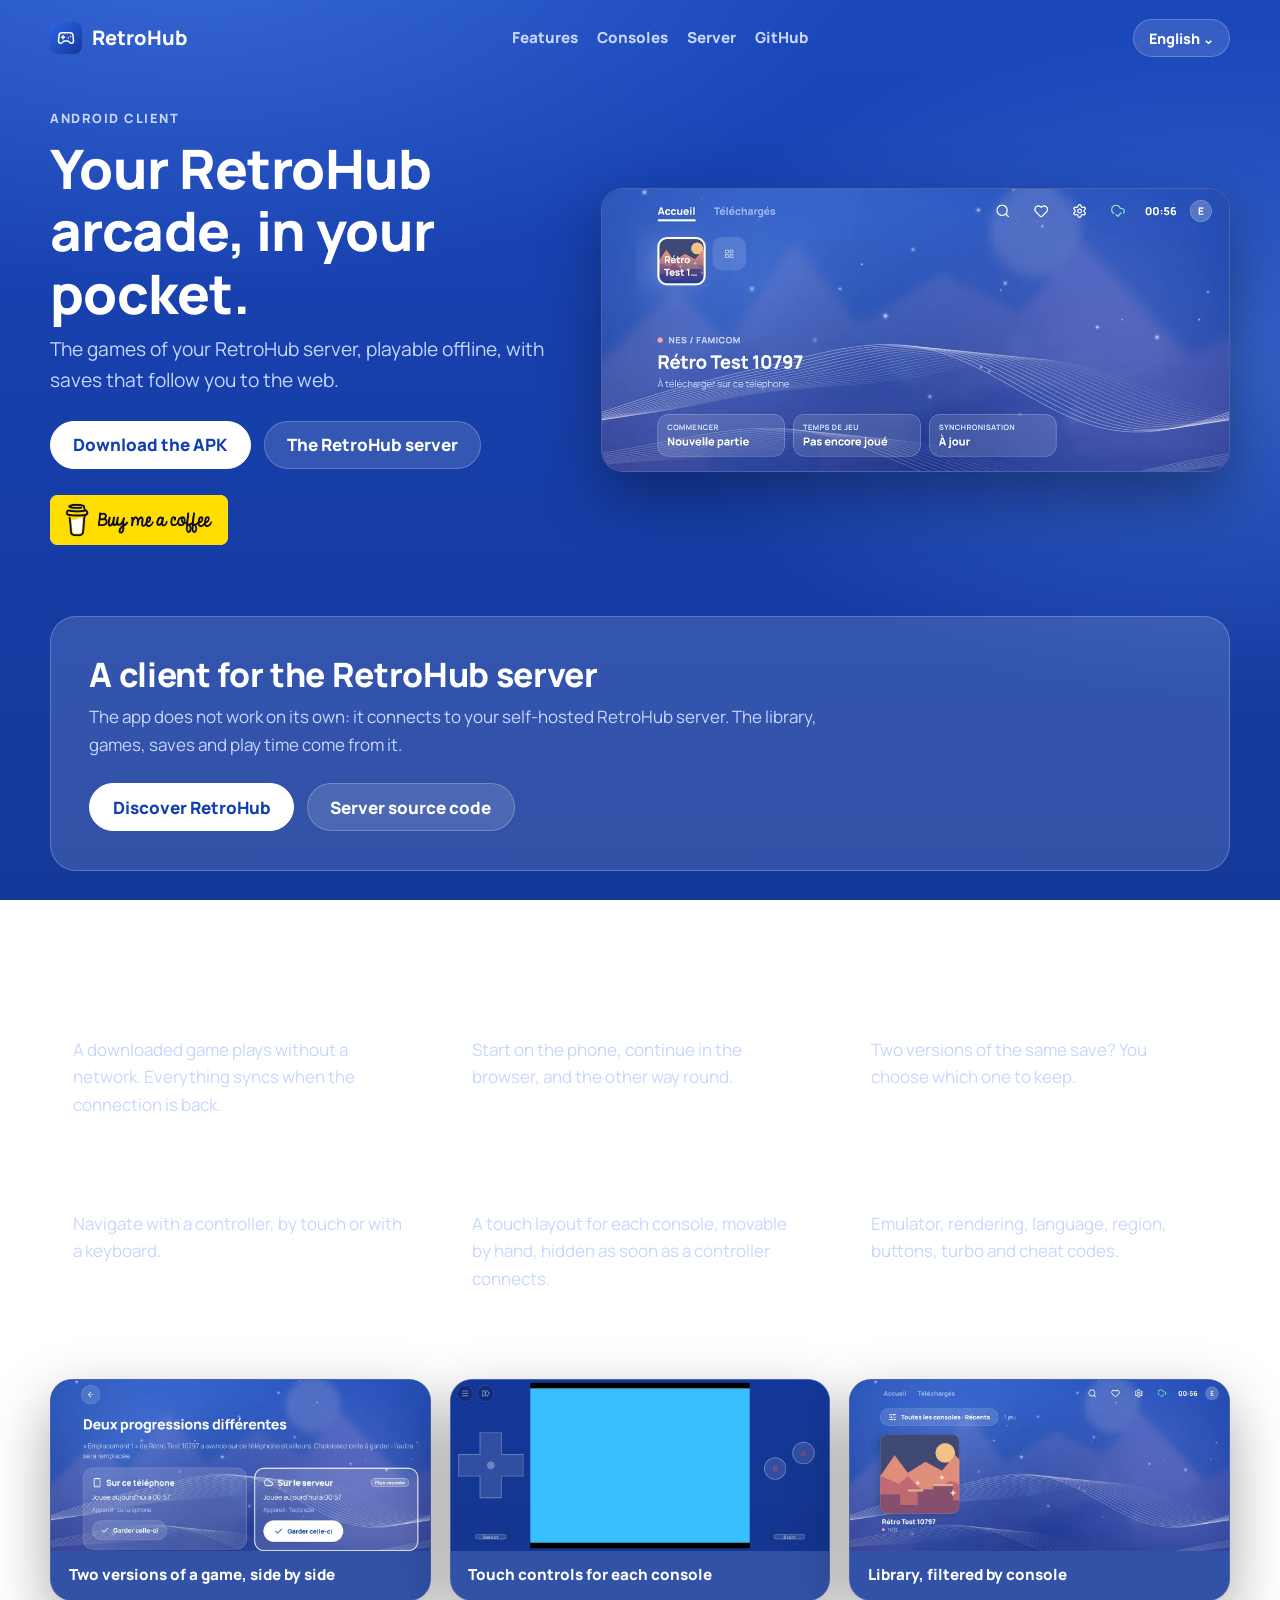
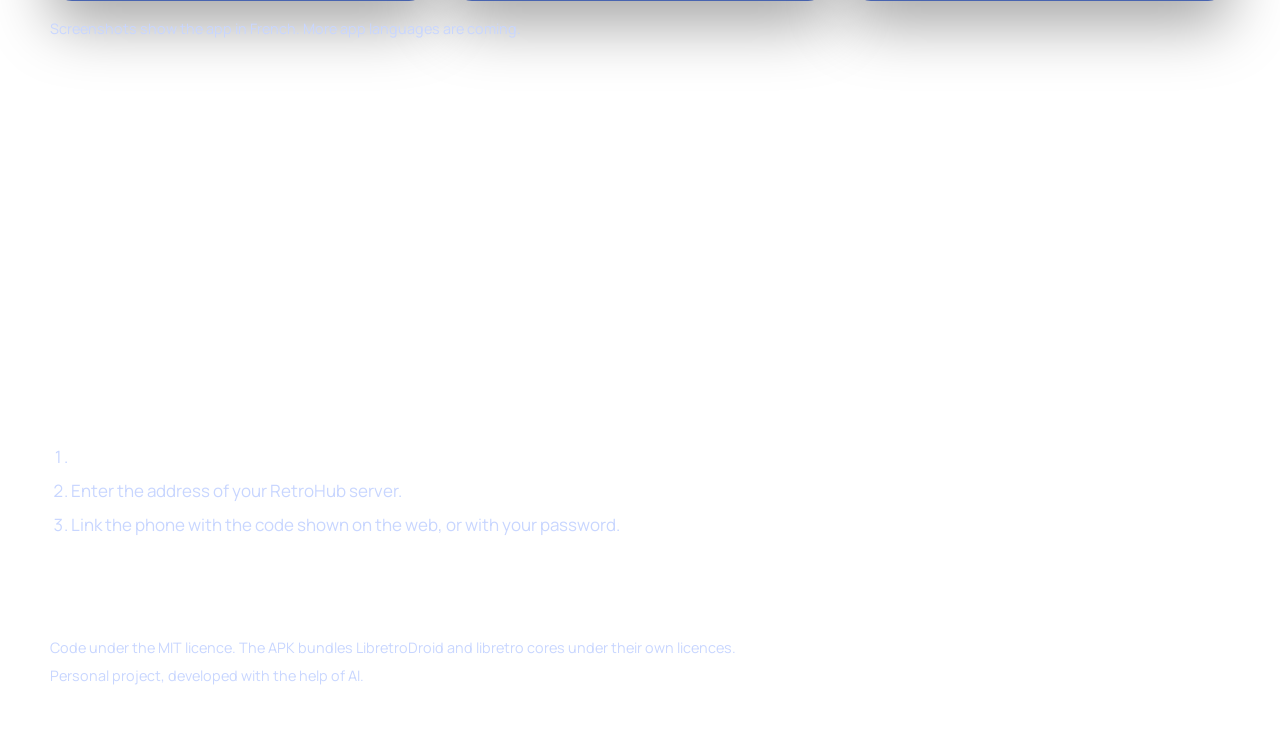
==== docs/index.html @ 20033dd3 "Release 2026.46.2" ====
<!doctype html>
<html lang="en">
<head>
  <meta charset="utf-8">
  <meta name="viewport" content="width=device-width, initial-scale=1">
  <meta name="theme-color" content="#173faa">
  <title>RetroHub — Your RetroHub arcade, in your pocket.</title>
  <meta name="description" content="The games of your RetroHub server, playable offline, with saves that follow you to the web.">
  <meta property="og:title" content="RetroHub — Your RetroHub arcade, in your pocket.">
  <meta property="og:description" content="The games of your RetroHub server, playable offline, with saves that follow you to the web.">
  <meta property="og:type" content="website">
  <meta property="og:url" content="https://simon-verbois.github.io/retrohub-app/">
  <link rel="canonical" href="https://simon-verbois.github.io/retrohub-app/">
  <link rel="alternate" hreflang="en" href="https://simon-verbois.github.io/retrohub-app/">
  <link rel="alternate" hreflang="fr" href="https://simon-verbois.github.io/retrohub-app/fr/">
  <link rel="alternate" hreflang="de" href="https://simon-verbois.github.io/retrohub-app/de/">
  <link rel="alternate" hreflang="es" href="https://simon-verbois.github.io/retrohub-app/es/">
  <link rel="alternate" hreflang="it" href="https://simon-verbois.github.io/retrohub-app/it/">
  <link rel="alternate" hreflang="pl" href="https://simon-verbois.github.io/retrohub-app/pl/">
  <link rel="alternate" hreflang="nl" href="https://simon-verbois.github.io/retrohub-app/nl/">
  <link rel="alternate" hreflang="pt-PT" href="https://simon-verbois.github.io/retrohub-app/pt/">
  <link rel="alternate" hreflang="ro" href="https://simon-verbois.github.io/retrohub-app/ro/">
  <link rel="alternate" hreflang="el" href="https://simon-verbois.github.io/retrohub-app/el/">
  <link rel="alternate" hreflang="hu" href="https://simon-verbois.github.io/retrohub-app/hu/">
  <link rel="alternate" hreflang="cs" href="https://simon-verbois.github.io/retrohub-app/cs/">
  <link rel="alternate" hreflang="x-default" href="https://simon-verbois.github.io/retrohub-app/">
  <link rel="icon" href="./favicon.svg" type="image/svg+xml">
  <link rel="stylesheet" href="./styles.css">
</head>
<body>
  <header class="top">
    <a class="brand" href="#main"><img src="./favicon.svg" width="32" height="32" alt=""> RetroHub</a>
    <nav aria-label="RetroHub">
      <a href="#features">Features</a>
      <a href="#consoles">Consoles</a>
      <a href="#server">Server</a>
      <a href="https://github.com/simon-verbois/retrohub-app">GitHub</a>
    </nav>
    <details class="languages">
      <summary><span class="sr-only">Language: </span>English <span aria-hidden="true">⌄</span></summary>
      <ul><li><a href="./" lang="en" hreflang="en" aria-current="page">English</a></li>
<li><a href="./fr/" lang="fr" hreflang="fr">Français</a></li>
<li><a href="./de/" lang="de" hreflang="de">Deutsch</a></li>
<li><a href="./es/" lang="es" hreflang="es">Español</a></li>
<li><a href="./it/" lang="it" hreflang="it">Italiano</a></li>
<li><a href="./pl/" lang="pl" hreflang="pl">Polski</a></li>
<li><a href="./nl/" lang="nl" hreflang="nl">Nederlands</a></li>
<li><a href="./pt/" lang="pt-PT" hreflang="pt-PT">Português</a></li>
<li><a href="./ro/" lang="ro" hreflang="ro">Română</a></li>
<li><a href="./el/" lang="el" hreflang="el">Ελληνικά</a></li>
<li><a href="./hu/" lang="hu" hreflang="hu">Magyar</a></li>
<li><a href="./cs/" lang="cs" hreflang="cs">Čeština</a></li></ul>
    </details>
  </header>

  <main id="main">
    <section class="hero">
      <div class="hero-text">
        <p class="kicker">Android client</p>
        <h1>Your RetroHub arcade, in your pocket.</h1>
        <p class="lead">The games of your RetroHub server, playable offline, with saves that follow you to the web.</p>
        <div class="actions">
          <a class="button primary" href="https://github.com/simon-verbois/retrohub-app/releases/latest">Download the APK</a>
          <a class="button" href="#server">The RetroHub server</a>
        </div>
        <a class="coffee" href="https://buymeacoffee.com/simonverbois"><img src="./buy-me-a-coffee.png" width="178" height="50" alt="Buy Me a Coffee"></a>
      </div>
      <figure class="screen hero-screen">
        <img src="./screenshots/home.webp" width="1200" height="540" alt="Home screen: a row of games, the selected game and its activity cards">
      </figure>
    </section>

    <section id="server" class="server">
      <h2>A client for the RetroHub server</h2>
      <p>The app does not work on its own: it connects to your self-hosted RetroHub server. The library, games, saves and play time come from it.</p>
      <div class="actions">
        <a class="button primary" href="https://simon-verbois.github.io/retrohub/">Discover RetroHub</a>
        <a class="button" href="https://github.com/simon-verbois/retrohub">Server source code</a>
      </div>
    </section>

    <section id="features" class="features">
      <h2>Features</h2>
      <div class="grid">
        <article><h3>Offline</h3><p>A downloaded game plays without a network. Everything syncs when the connection is back.</p></article>
        <article><h3>One game, everywhere</h3><p>Start on the phone, continue in the browser, and the other way round.</p></article>
        <article><h3>Nothing overwritten</h3><p>Two versions of the same save? You choose which one to keep.</p></article>
        <article><h3>Like a console</h3><p>Navigate with a controller, by touch or with a keyboard.</p></article>
        <article><h3>Faithful controls</h3><p>A touch layout for each console, movable by hand, hidden as soon as a controller connects.</p></article>
        <article><h3>Per-console settings</h3><p>Emulator, rendering, language, region, buttons, turbo and cheat codes.</p></article>
      </div>
    </section>

    <section class="gallery-section">
      <div class="gallery">
        <figure class="screen"><img src="./screenshots/conflict.webp" width="1200" height="540" loading="lazy" alt="Choosing between two versions of a save"><figcaption>Two versions of a game, side by side</figcaption></figure>
        <figure class="screen"><img src="./screenshots/game.webp" width="1200" height="540" loading="lazy" alt="Game in progress with touch controls"><figcaption>Touch controls for each console</figcaption></figure>
        <figure class="screen"><img src="./screenshots/library.webp" width="1200" height="540" loading="lazy" alt="Library filtered by console"><figcaption>Library, filtered by console</figcaption></figure>
      </div>
      <p class="note">Screenshots show the app in French. More app languages are coming.</p>
    </section>

    <section id="consoles" class="consoles">
      <h2>Consoles</h2>
      <ul>
        <li>NES</li><li>Super Nintendo</li><li>Game Boy</li><li>Game Boy Color</li><li>Game Boy Advance</li>
        <li>Master System</li><li>Mega Drive</li><li>PlayStation</li><li>Nintendo DS</li><li>Nintendo 64</li>
        <li>GameCube</li><li>Atari 2600</li><li>Dreamcast</li>
      </ul>
    </section>

    <section class="install">
      <h2>Install</h2>
      <ol>
        <li><a href="https://github.com/simon-verbois/retrohub-app/releases/latest">Download the latest version of the APK and install it.</a></li>
        <li>Enter the address of your RetroHub server.</li>
        <li>Link the phone with the code shown on the web, or with your password.</li>
      </ol>
    </section>
  </main>

  <footer>
    <p>Code under the MIT licence. The APK bundles LibretroDroid and libretro cores under their own licences.</p>
    <p>Personal project, developed with the help of AI.</p>
  </footer>
</body>
</html>
---- docs/styles.css ----
@font-face { font-family: Manrope; src: url("fonts/manrope-regular.ttf") format("truetype"); font-weight: 400; font-display: swap; }
@font-face { font-family: Manrope; src: url("fonts/manrope-extrabold.ttf") format("truetype"); font-weight: 800; font-display: swap; }

/* Le « ciel » de RetroHub : clair le jour, de nuit en thème sombre. */
:root {
  --sky-top: #1a47bc; --sky-mid: #173faa; --sky-low: #14389a;
  --glow: rgba(110, 165, 255, .34);
  --text: #fff; --dim: #c8d6ff;
  --glass: rgba(255, 255, 255, .13); --glass-strong: rgba(255, 255, 255, .22); --line: rgba(255, 255, 255, .22);
  --on-accent: #123fae;
}
@media (prefers-color-scheme: dark) {
  :root {
    --sky-top: #0d2462; --sky-mid: #09194b; --sky-low: #06113a;
    --glow: rgba(80, 130, 240, .22);
    --text: #eef2ff; --dim: #afc0f0;
    --glass: rgba(255, 255, 255, .1); --glass-strong: rgba(255, 255, 255, .17); --line: rgba(255, 255, 255, .18);
    --on-accent: #09194b;
  }
}

* { box-sizing: border-box; }
html { scroll-behavior: smooth; }
body {
  margin: 0; color: var(--text); font: 400 17px/1.6 Manrope, system-ui, sans-serif;
  background:
    radial-gradient(60rem 30rem at 15% -5%, var(--glow), transparent 70%),
    radial-gradient(50rem 30rem at 95% 40%, var(--glow), transparent 70%),
    linear-gradient(180deg, var(--sky-top), var(--sky-mid) 45%, var(--sky-low));
  background-attachment: fixed; min-height: 100vh;
}
a { color: inherit; }
img { max-width: 100%; height: auto; display: block; }
h1, h2, h3 { font-weight: 800; line-height: 1.15; margin: 0 0 .6rem; letter-spacing: -.01em; }
h1 { font-size: clamp(2rem, 5vw, 3.4rem); }
h2 { font-size: clamp(1.5rem, 3vw, 2.1rem); }
h3 { font-size: 1.1rem; }
p { margin: 0 0 1rem; }

.top, main, footer { width: min(1180px, 100% - 32px); margin-inline: auto; }
.top { display: flex; align-items: center; justify-content: space-between; gap: 1rem; padding: 1.2rem 0; flex-wrap: wrap; }
.brand { display: flex; align-items: center; gap: .6rem; font-weight: 800; font-size: 1.25rem; text-decoration: none; }
.top nav { display: flex; gap: 1.2rem; flex-wrap: wrap; }
.top nav a { color: var(--dim); text-decoration: none; font-weight: 800; font-size: .95rem; }
.top nav a:hover, .top nav a:focus-visible { color: var(--text); }

section { padding: 3rem 0; }
.hero { display: grid; grid-template-columns: 1fr 1.25fr; gap: 3rem; align-items: center; padding-top: 2rem; }
.kicker { text-transform: uppercase; letter-spacing: .12em; font-weight: 800; font-size: .8rem; color: var(--dim); margin-bottom: .5rem; }
.lead { font-size: 1.2rem; color: var(--dim); max-width: 34rem; }
.actions { display: flex; gap: .8rem; flex-wrap: wrap; margin: 1.6rem 0; }
.button {
  display: inline-flex; align-items: center; min-height: 48px; padding: 0 1.4rem; border-radius: 999px;
  border: 1px solid var(--line); background: var(--glass); font-weight: 800; text-decoration: none;
}
.button.primary { background: #fff; color: var(--on-accent); border-color: #fff; }
.button:hover { background: var(--glass-strong); }
.button.primary:hover { background: #e8eeff; }
.button:focus-visible, .coffee:focus-visible, a:focus-visible { outline: 3px solid #fff; outline-offset: 3px; }
.coffee { display: inline-block; border-radius: 10px; }

.screen { margin: 0; border-radius: 22px; overflow: hidden; border: 1px solid var(--line); box-shadow: 0 24px 60px rgba(0, 0, 0, .35); background: var(--sky-low); }
.screen figcaption { padding: .8rem 1.1rem; font-weight: 800; font-size: .95rem; background: var(--glass); }

.server {
  margin: 1rem 0; padding: 2.4rem; border-radius: 26px; background: var(--glass); border: 1px solid var(--line);
}
.server p { max-width: 46rem; color: var(--dim); }
.server a:not(.button) { font-weight: 800; }
.server .actions { margin-bottom: 0; }

.grid { display: grid; grid-template-columns: repeat(3, 1fr); gap: 1rem; }
.grid article { padding: 1.4rem; border-radius: 20px; background: var(--glass); border: 1px solid var(--line); }
.grid p { color: var(--dim); margin: 0; }

.gallery { display: grid; grid-template-columns: repeat(3, 1fr); gap: 1.2rem; }

.consoles ul { list-style: none; padding: 0; margin: 0; display: flex; flex-wrap: wrap; gap: .6rem; }
.consoles li { padding: .45rem 1rem; border-radius: 999px; background: var(--glass); border: 1px solid var(--line); font-weight: 800; font-size: .95rem; }

.install ol { padding-left: 1.3rem; color: var(--dim); max-width: 46rem; }
.install li { margin-bottom: .4rem; }
.install a { color: var(--text); font-weight: 800; }

footer { padding: 2rem 0 3rem; border-top: 1px solid var(--line); color: var(--dim); font-size: .9rem; }
footer p { margin: 0 0 .3rem; }

@media (max-width: 900px) {
  .hero { grid-template-columns: 1fr; gap: 2rem; }
  .grid, .gallery { grid-template-columns: 1fr; }
  .server { padding: 1.6rem; }
}
@media (prefers-reduced-motion: reduce) { html { scroll-behavior: auto; } }

.sr-only { position: absolute; width: 1px; height: 1px; overflow: hidden; clip: rect(0 0 0 0); white-space: nowrap; }
.languages { position: relative; }
.languages summary {
  list-style: none; cursor: pointer; padding: .4rem .9rem; border-radius: 999px; border: 1px solid var(--line);
  background: var(--glass); font-weight: 800; font-size: .9rem;
}
.languages summary::-webkit-details-marker { display: none; }
.languages ul {
  position: absolute; right: 0; top: calc(100% + .4rem); z-index: 10; list-style: none; margin: 0; padding: .4rem;
  min-width: 11rem; border-radius: 16px; border: 1px solid var(--line); background: var(--sky-low);
  box-shadow: 0 18px 40px rgba(0, 0, 0, .35);
}
.languages li a { display: block; padding: .35rem .7rem; border-radius: 10px; text-decoration: none; font-weight: 800; font-size: .92rem; }
.languages li a:hover, .languages li a[aria-current="page"] { background: var(--glass-strong); }
.note { color: var(--dim); font-size: .9rem; margin-top: 1rem; }
.gallery-section { padding-top: 1rem; }
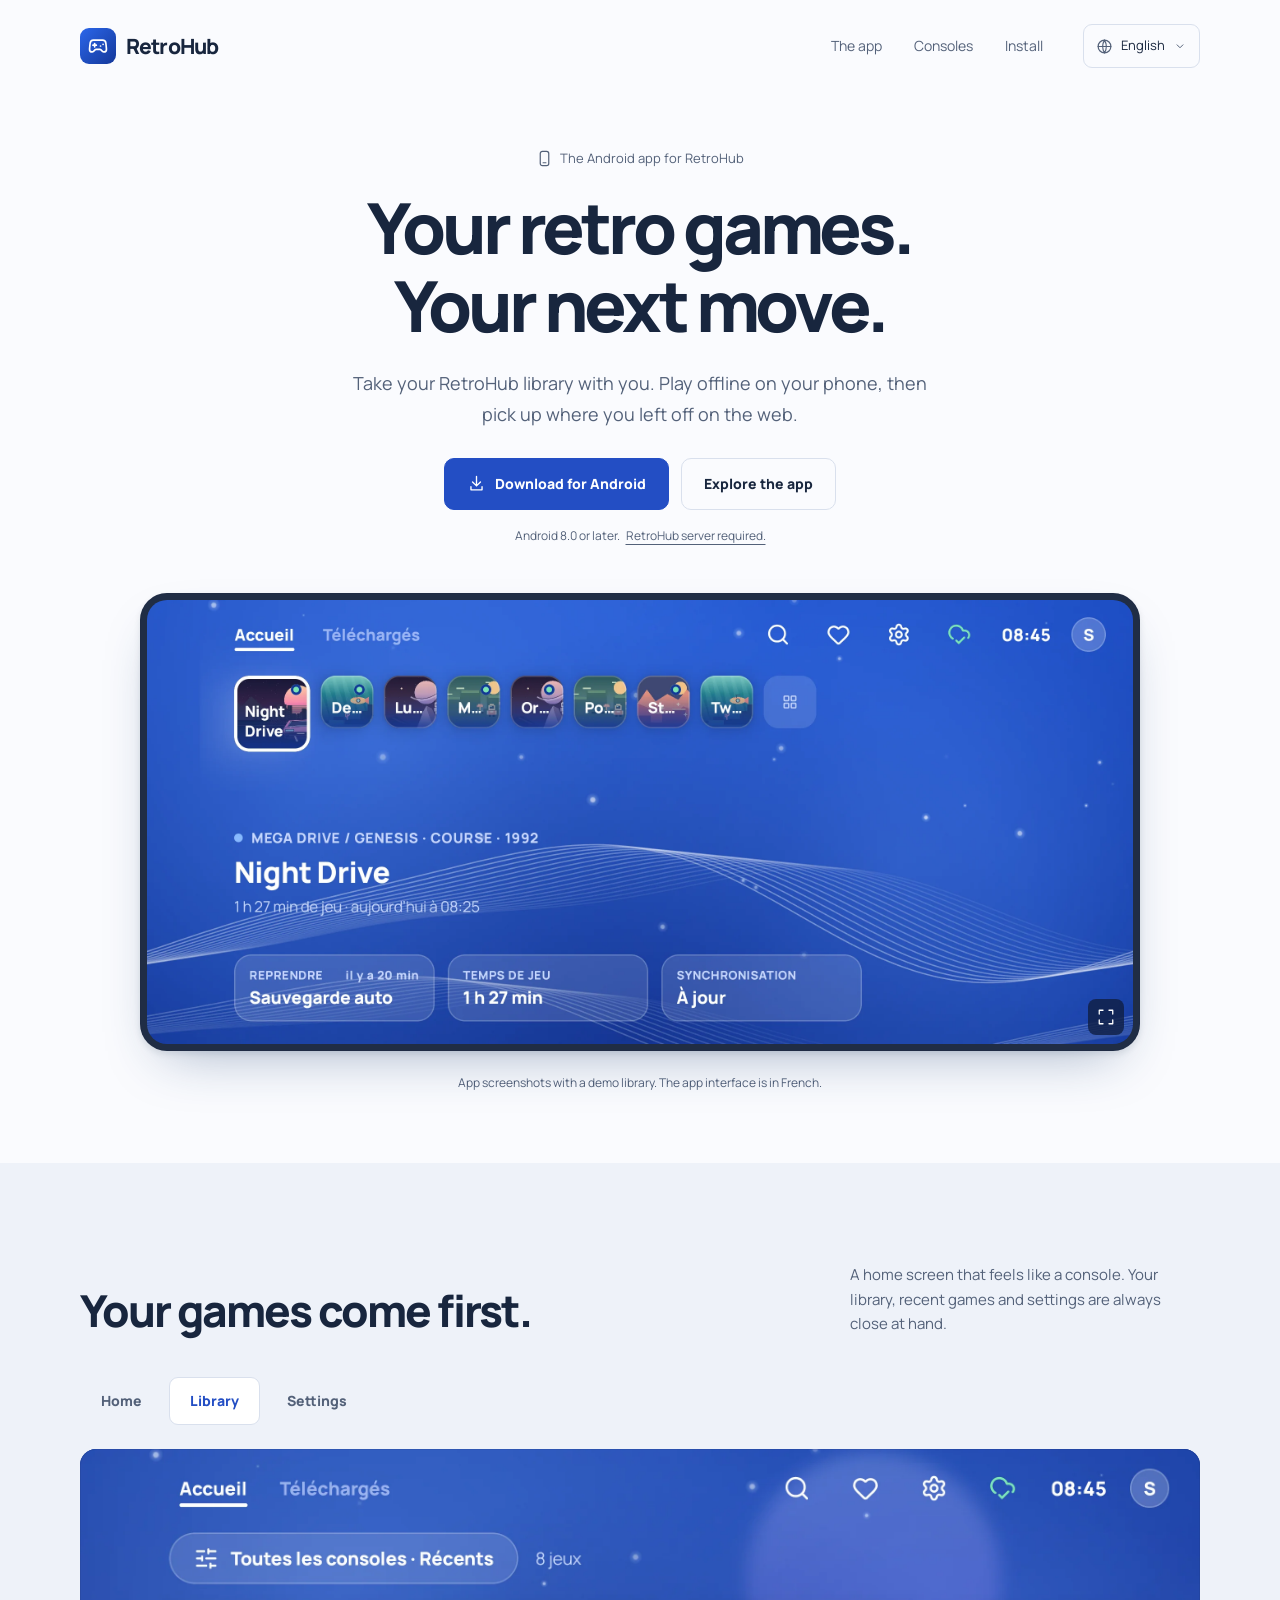
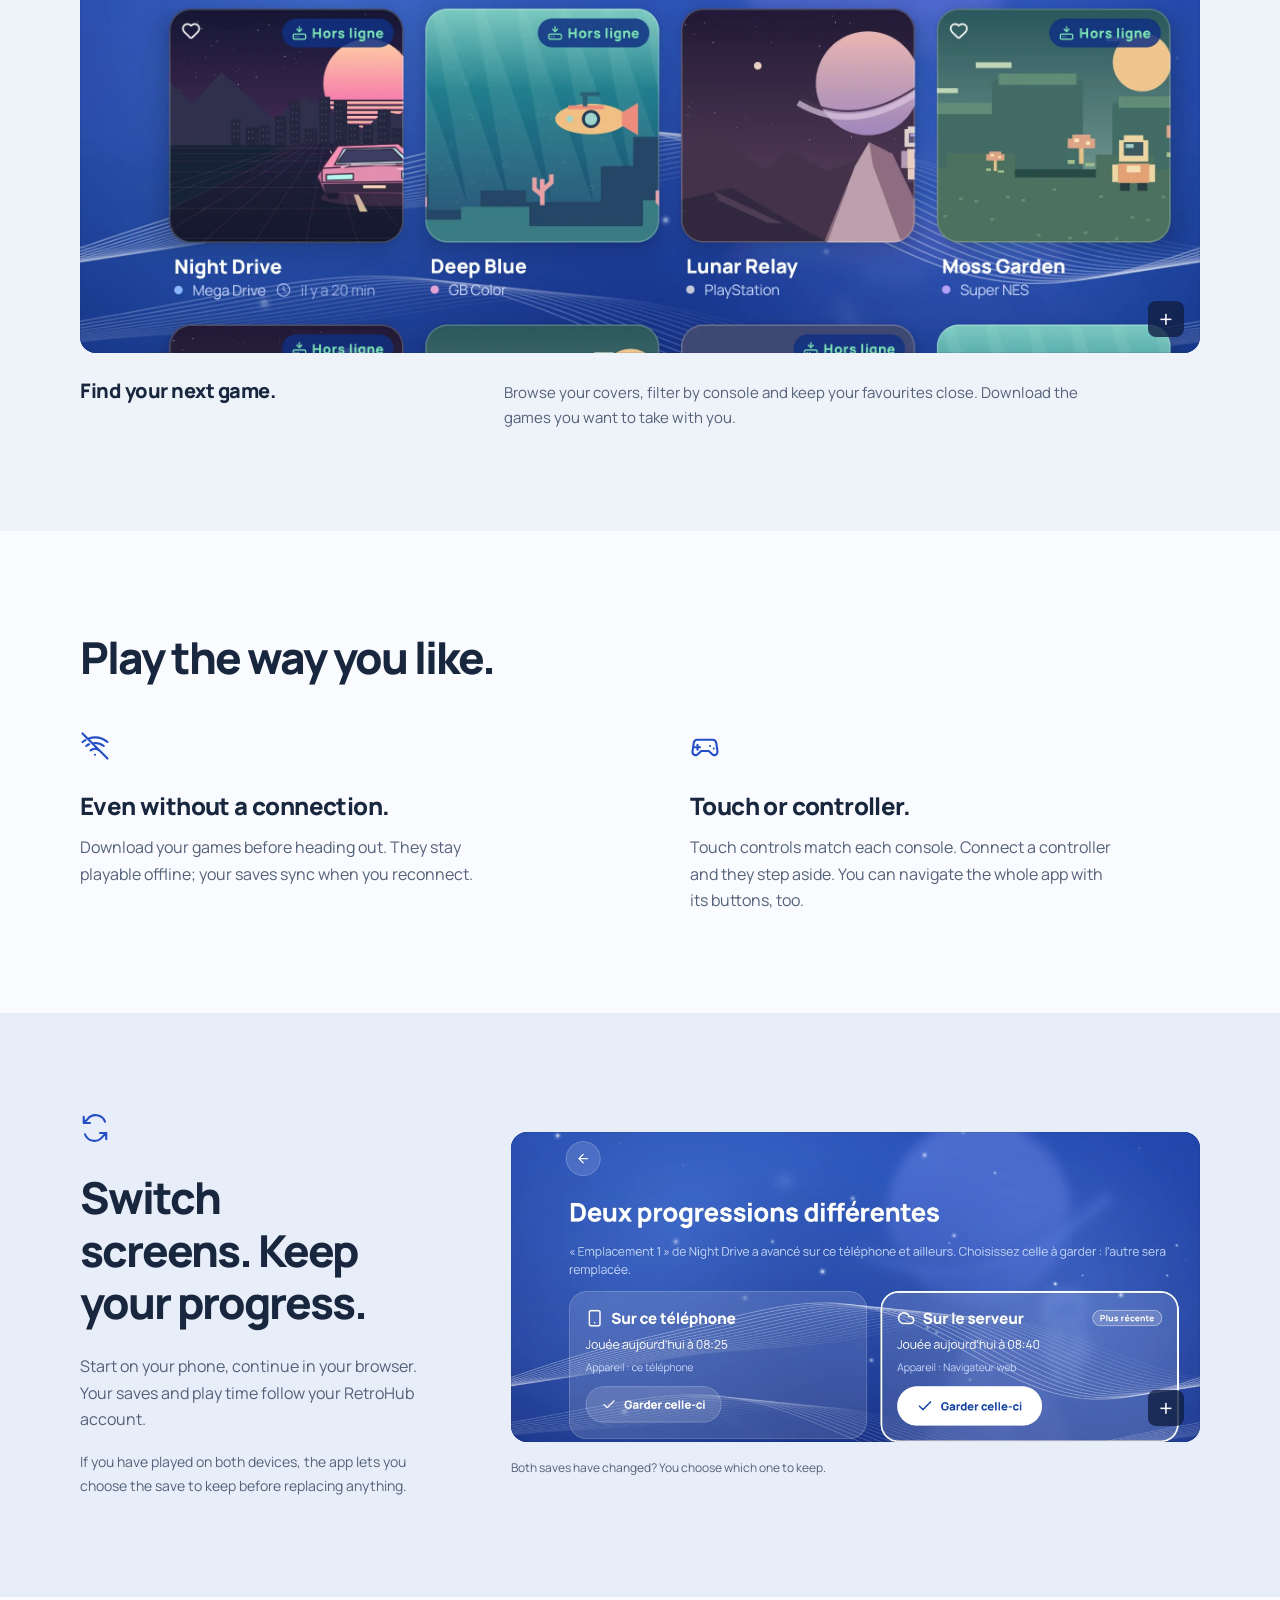
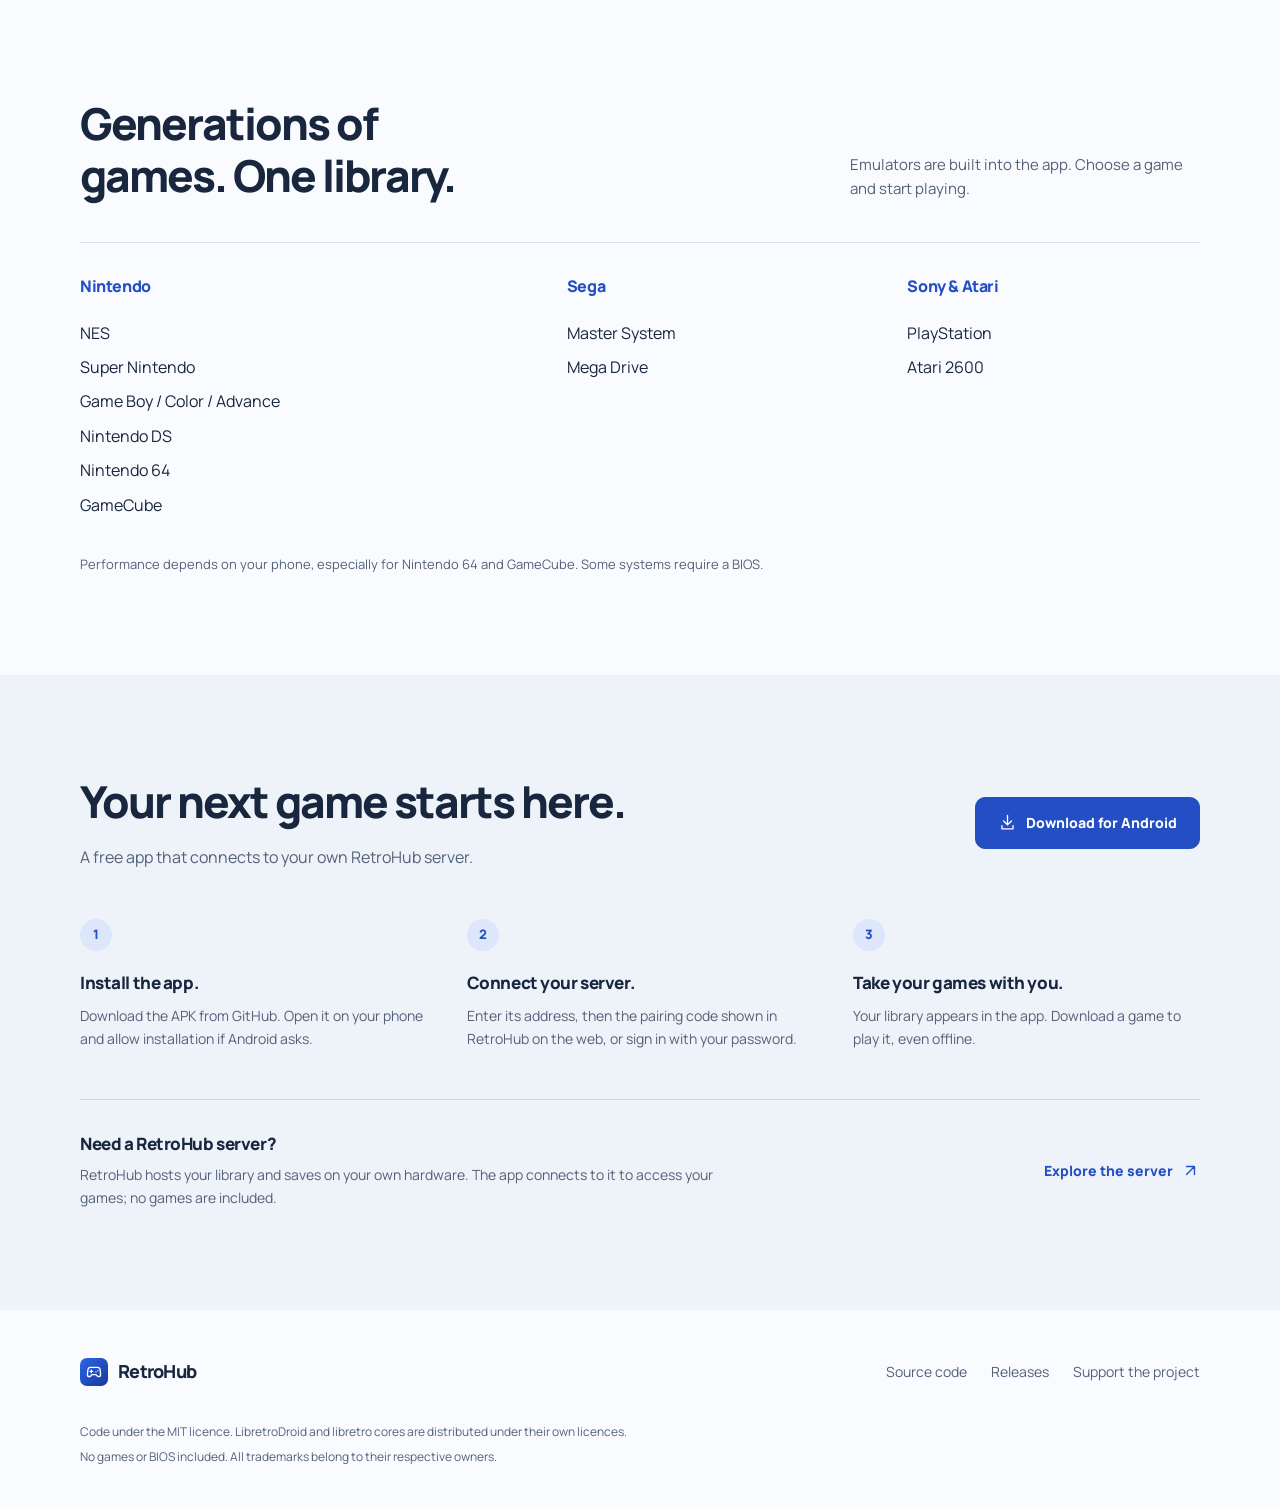
==== commit 49bda077: "Release 2026.46.6" ====
--- a/docs/index.html
+++ b/docs/index.html
@@ -3,125 +3,159 @@
 <head>
   <meta charset="utf-8">
   <meta name="viewport" content="width=device-width, initial-scale=1">
-  <meta name="theme-color" content="#173faa">
-  <title>RetroHub — Your RetroHub arcade, in your pocket.</title>
-  <meta name="description" content="The games of your RetroHub server, playable offline, with saves that follow you to the web.">
-  <meta property="og:title" content="RetroHub — Your RetroHub arcade, in your pocket.">
-  <meta property="og:description" content="The games of your RetroHub server, playable offline, with saves that follow you to the web.">
+  <meta name="theme-color" content="#fafbfe">
+  <title>RetroHub — Your retro games. Your next move.</title>
+  <meta name="description" content="Take your RetroHub library with you. Play offline on your phone, then pick up where you left off on the web.">
+  <meta property="og:title" content="RetroHub — Your retro games. Your next move.">
+  <meta property="og:description" content="Take your RetroHub library with you. Play offline on your phone, then pick up where you left off on the web.">
   <meta property="og:type" content="website">
   <meta property="og:url" content="https://simon-verbois.github.io/retrohub-app/">
+  <meta property="og:image" content="https://simon-verbois.github.io/retrohub-app/screenshots/home.webp">
   <link rel="canonical" href="https://simon-verbois.github.io/retrohub-app/">
   <link rel="alternate" hreflang="en" href="https://simon-verbois.github.io/retrohub-app/">
   <link rel="alternate" hreflang="fr" href="https://simon-verbois.github.io/retrohub-app/fr/">
   <link rel="alternate" hreflang="de" href="https://simon-verbois.github.io/retrohub-app/de/">
   <link rel="alternate" hreflang="es" href="https://simon-verbois.github.io/retrohub-app/es/">
   <link rel="alternate" hreflang="it" href="https://simon-verbois.github.io/retrohub-app/it/">
-  <link rel="alternate" hreflang="pl" href="https://simon-verbois.github.io/retrohub-app/pl/">
   <link rel="alternate" hreflang="nl" href="https://simon-verbois.github.io/retrohub-app/nl/">
   <link rel="alternate" hreflang="pt-PT" href="https://simon-verbois.github.io/retrohub-app/pt/">
-  <link rel="alternate" hreflang="ro" href="https://simon-verbois.github.io/retrohub-app/ro/">
-  <link rel="alternate" hreflang="el" href="https://simon-verbois.github.io/retrohub-app/el/">
-  <link rel="alternate" hreflang="hu" href="https://simon-verbois.github.io/retrohub-app/hu/">
-  <link rel="alternate" hreflang="cs" href="https://simon-verbois.github.io/retrohub-app/cs/">
   <link rel="alternate" hreflang="x-default" href="https://simon-verbois.github.io/retrohub-app/">
   <link rel="icon" href="./favicon.svg" type="image/svg+xml">
+  <link rel="preload" href="./fonts/manrope-extrabold.ttf" as="font" type="font/ttf" crossorigin>
   <link rel="stylesheet" href="./styles.css">
+  <script src="./site.js" defer></script>
 </head>
 <body>
-  <header class="top">
-    <a class="brand" href="#main"><img src="./favicon.svg" width="32" height="32" alt=""> RetroHub</a>
-    <nav aria-label="RetroHub">
-      <a href="#features">Features</a>
+  <a class="skip-link" href="#main">Skip to content</a>
+  <header class="header wrap">
+    <a class="brand" href="#main" aria-label="RetroHub"><img src="./favicon.svg" width="36" height="36" alt="">RetroHub</a>
+    <nav class="main-nav" aria-label="Main navigation">
+      <a href="#app">The app</a>
       <a href="#consoles">Consoles</a>
-      <a href="#server">Server</a>
-      <a href="https://github.com/simon-verbois/retrohub-app">GitHub</a>
+      <a href="#install">Install</a>
     </nav>
     <details class="languages">
-      <summary><span class="sr-only">Language: </span>English <span aria-hidden="true">⌄</span></summary>
-      <ul><li><a href="./" lang="en" hreflang="en" aria-current="page">English</a></li>
-<li><a href="./fr/" lang="fr" hreflang="fr">Français</a></li>
-<li><a href="./de/" lang="de" hreflang="de">Deutsch</a></li>
-<li><a href="./es/" lang="es" hreflang="es">Español</a></li>
-<li><a href="./it/" lang="it" hreflang="it">Italiano</a></li>
-<li><a href="./pl/" lang="pl" hreflang="pl">Polski</a></li>
-<li><a href="./nl/" lang="nl" hreflang="nl">Nederlands</a></li>
-<li><a href="./pt/" lang="pt-PT" hreflang="pt-PT">Português</a></li>
-<li><a href="./ro/" lang="ro" hreflang="ro">Română</a></li>
-<li><a href="./el/" lang="el" hreflang="el">Ελληνικά</a></li>
-<li><a href="./hu/" lang="hu" hreflang="hu">Magyar</a></li>
-<li><a href="./cs/" lang="cs" hreflang="cs">Čeština</a></li></ul>
+      <summary><svg viewBox="0 0 24 24" aria-hidden="true"><circle cx="12" cy="12" r="9"/><path d="M3 12h18M12 3a18 18 0 0 1 0 18 18 18 0 0 1 0-18"/></svg><span>English</span><svg class="chevron" viewBox="0 0 24 24" aria-hidden="true"><path d="m7 10 5 5 5-5"/></svg></summary>
+      <nav aria-label="Language"><a href="./" lang="en" hreflang="en" aria-current="page">English</a>
+<a href="./fr/" lang="fr" hreflang="fr">Français</a>
+<a href="./de/" lang="de" hreflang="de">Deutsch</a>
+<a href="./es/" lang="es" hreflang="es">Español</a>
+<a href="./it/" lang="it" hreflang="it">Italiano</a>
+<a href="./nl/" lang="nl" hreflang="nl">Nederlands</a>
+<a href="./pt/" lang="pt-PT" hreflang="pt-PT">Português</a></nav>
     </details>
   </header>
 
   <main id="main">
-    <section class="hero">
-      <div class="hero-text">
-        <p class="kicker">Android client</p>
-        <h1>Your RetroHub arcade, in your pocket.</h1>
-        <p class="lead">The games of your RetroHub server, playable offline, with saves that follow you to the web.</p>
-        <div class="actions">
-          <a class="button primary" href="https://github.com/simon-verbois/retrohub-app/releases/latest">Download the APK</a>
-          <a class="button" href="#server">The RetroHub server</a>
-        </div>
-        <a class="coffee" href="https://buymeacoffee.com/simonverbois"><img src="./buy-me-a-coffee.png" width="178" height="50" alt="Buy Me a Coffee"></a>
+    <section class="hero wrap" aria-labelledby="hero-title">
+      <p class="platform"><svg viewBox="0 0 24 24" aria-hidden="true"><rect x="6" y="2" width="12" height="20" rx="3"/><path d="M10 18h4"/></svg>The Android app for RetroHub</p>
+      <h1 id="hero-title">Your retro games.<br>Your next move.</h1>
+      <p class="lead">Take your RetroHub library with you. Play offline on your phone, then pick up where you left off on the web.</p>
+      <div class="actions">
+        <a class="button primary" href="https://github.com/simon-verbois/retrohub-app/releases/latest"><svg viewBox="0 0 24 24" aria-hidden="true"><path d="M12 3v12m-5-5 5 5 5-5M5 16v4h14v-4"/></svg>Download for Android</a>
+        <a class="button secondary" href="#app">Explore the app</a>
       </div>
-      <figure class="screen hero-screen">
-        <img src="./screenshots/home.webp" width="1200" height="540" alt="Home screen: a row of games, the selected game and its activity cards">
+      <p class="requirements">Android 8.0 or later. <a href="#server">RetroHub server required.</a></p>
+      <figure class="hero-product">
+        <a href="./screenshots/home.webp" class="screenshot device" data-screenshot aria-label="Enlarge the home screen screenshot" data-caption="The home screen and recent games">
+          <img src="./screenshots/home.webp" width="1200" height="540" fetchpriority="high" alt="RetroHub home with a row of game covers, the selected game and cards for resuming, play time and sync status">
+          <span class="zoom" aria-hidden="true"><svg viewBox="0 0 24 24"><path d="M8 3H3v5m13-5h5v5M3 16v5h5m13-5v5h-5"/></svg></span>
+        </a>
+        <figcaption>App screenshots with a demo library. The app interface is in French.</figcaption>
       </figure>
     </section>
 
-    <section id="server" class="server">
-      <h2>A client for the RetroHub server</h2>
-      <p>The app does not work on its own: it connects to your self-hosted RetroHub server. The library, games, saves and play time come from it.</p>
-      <div class="actions">
-        <a class="button primary" href="https://simon-verbois.github.io/retrohub/">Discover RetroHub</a>
-        <a class="button" href="https://github.com/simon-verbois/retrohub">Server source code</a>
+    <section id="app" class="app-section section" aria-labelledby="app-title">
+      <div class="wrap">
+        <div class="section-heading">
+          <h2 id="app-title">Your games come first.</h2>
+          <p>A home screen that feels like a console. Your library, recent games and settings are always close at hand.</p>
+        </div>
+        <div class="showcase-tabs" role="tablist" aria-label="App views" hidden>
+          <button id="tab-home" type="button" role="tab" aria-controls="view-home" aria-selected="false" tabindex="-1">Home</button>
+          <button id="tab-library" type="button" role="tab" aria-controls="view-library" aria-selected="true" tabindex="0">Library</button>
+          <button id="tab-settings" type="button" role="tab" aria-controls="view-settings" aria-selected="false" tabindex="-1">Settings</button>
+        </div>
+        <div class="showcase-panels">
+          <figure id="view-home" class="showcase-panel">
+            <a href="./screenshots/home.webp" class="screenshot" data-screenshot aria-label="Enlarge the home screen screenshot" data-caption="The home screen and recent games"><img src="./screenshots/home.webp" width="1200" height="540" loading="lazy" alt="RetroHub home with a row of game covers, the selected game and cards for resuming, play time and sync status"><span class="zoom" aria-hidden="true">+</span></a>
+            <figcaption><h3>Pick up where you left off.</h3><p>Choose a game from the row of covers. Your latest save, play time and sync status stay in view.</p></figcaption>
+          </figure>
+          <figure id="view-library" class="showcase-panel">
+            <a href="./screenshots/library.webp" class="screenshot" data-screenshot aria-label="Enlarge the library screenshot" data-caption="The library and its filters"><img src="./screenshots/library.webp" width="1200" height="540" loading="lazy" alt="RetroHub library showing several game covers and a console filter"><span class="zoom" aria-hidden="true">+</span></a>
+            <figcaption><h3>Find your next game.</h3><p>Browse your covers, filter by console and keep your favourites close. Download the games you want to take with you.</p></figcaption>
+          </figure>
+          <figure id="view-settings" class="showcase-panel">
+            <a href="./screenshots/settings.webp" class="screenshot" data-screenshot aria-label="Enlarge the settings screenshot" data-caption="Per-console settings"><img src="./screenshots/settings.webp" width="1200" height="540" loading="lazy" alt="Console settings in RetroHub"><span class="zoom" aria-hidden="true">+</span></a>
+            <figcaption><h3>Each console, your way.</h3><p>Image rendering, resolution, buttons and fast-forward speed: adjust each console to the way you play.</p></figcaption>
+          </figure>
+        </div>
       </div>
     </section>
 
-    <section id="features" class="features">
-      <h2>Features</h2>
-      <div class="grid">
-        <article><h3>Offline</h3><p>A downloaded game plays without a network. Everything syncs when the connection is back.</p></article>
-        <article><h3>One game, everywhere</h3><p>Start on the phone, continue in the browser, and the other way round.</p></article>
-        <article><h3>Nothing overwritten</h3><p>Two versions of the same save? You choose which one to keep.</p></article>
-        <article><h3>Like a console</h3><p>Navigate with a controller, by touch or with a keyboard.</p></article>
-        <article><h3>Faithful controls</h3><p>A touch layout for each console, movable by hand, hidden as soon as a controller connects.</p></article>
-        <article><h3>Per-console settings</h3><p>Emulator, rendering, language, region, buttons, turbo and cheat codes.</p></article>
+    <section class="section wrap play-section" aria-labelledby="play-title">
+      <h2 id="play-title">Play the way you like.</h2>
+      <div class="play-features">
+        <article>
+          <svg class="feature-icon" viewBox="0 0 24 24" aria-hidden="true"><path d="m2 2 20 20M2 8.8a16 16 0 0 1 2.4-1.5M7 6a16 16 0 0 1 15 2.8M5 12a11 11 0 0 1 2.3-1.4m4.1-1a11 11 0 0 1 7.6 2.4M8.5 15.5a5.5 5.5 0 0 1 7 0M12 19h.01"/></svg>
+          <h3>Even without a connection.</h3>
+          <p>Download your games before heading out. They stay playable offline; your saves sync when you reconnect.</p>
+        </article>
+        <article>
+          <svg class="feature-icon" viewBox="0 0 24 24" aria-hidden="true"><path d="M6 7h12a3 3 0 0 1 3 2.5l1 7a2.5 2.5 0 0 1-4.2 2.1L15 16H9l-2.8 2.6A2.5 2.5 0 0 1 2 16.5l1-7A3 3 0 0 1 6 7ZM6 11v4m-2-2h4m8-1h.01M19 14h.01"/></svg>
+          <h3>Touch or controller.</h3>
+          <p>Touch controls match each console. Connect a controller and they step aside. You can navigate the whole app with its buttons, too.</p>
+        </article>
       </div>
     </section>
 
-    <section class="gallery-section">
-      <div class="gallery">
-        <figure class="screen"><img src="./screenshots/conflict.webp" width="1200" height="540" loading="lazy" alt="Choosing between two versions of a save"><figcaption>Two versions of a game, side by side</figcaption></figure>
-        <figure class="screen"><img src="./screenshots/game.webp" width="1200" height="540" loading="lazy" alt="Game in progress with touch controls"><figcaption>Touch controls for each console</figcaption></figure>
-        <figure class="screen"><img src="./screenshots/library.webp" width="1200" height="540" loading="lazy" alt="Library filtered by console"><figcaption>Library, filtered by console</figcaption></figure>
+    <section class="saves-section section" aria-labelledby="saves-title">
+      <div class="wrap saves-layout">
+        <div class="saves-copy">
+          <svg class="feature-icon" viewBox="0 0 24 24" aria-hidden="true"><path d="M20 7a8 8 0 0 0-14-2L3 8m0-5v5h5M4 17a8 8 0 0 0 14 2l3-3m-5 0h5v5"/></svg>
+          <h2 id="saves-title">Switch screens. Keep your progress.</h2>
+          <p>Start on your phone, continue in your browser. Your saves and play time follow your RetroHub account.</p>
+          <p class="saves-detail">If you have played on both devices, the app lets you choose the save to keep before replacing anything.</p>
+        </div>
+        <figure>
+          <a href="./screenshots/conflict.webp" class="screenshot" data-screenshot aria-label="Enlarge the save selection screenshot" data-caption="Both saves have changed? You choose which one to keep."><img src="./screenshots/conflict.webp" width="1200" height="540" loading="lazy" alt="Two saves of the same game, on the phone and server, each with a button to choose it"><span class="zoom" aria-hidden="true">+</span></a>
+          <figcaption>Both saves have changed? You choose which one to keep.</figcaption>
+        </figure>
       </div>
-      <p class="note">Screenshots show the app in French. More app languages are coming.</p>
     </section>
 
-    <section id="consoles" class="consoles">
-      <h2>Consoles</h2>
-      <ul>
-        <li>NES</li><li>Super Nintendo</li><li>Game Boy</li><li>Game Boy Color</li><li>Game Boy Advance</li>
-        <li>Master System</li><li>Mega Drive</li><li>PlayStation</li><li>Nintendo DS</li><li>Nintendo 64</li>
-        <li>GameCube</li><li>Atari 2600</li><li>Dreamcast</li>
-      </ul>
+    <section id="consoles" class="section wrap consoles-section" aria-labelledby="consoles-title">
+      <div class="section-heading"><h2 id="consoles-title">Generations of games. One library.</h2><p>Emulators are built into the app. Choose a game and start playing.</p></div>
+      <div class="console-families">
+        <div><h3>Nintendo</h3><ul><li>NES</li><li>Super Nintendo</li><li>Game Boy / Color / Advance</li><li>Nintendo DS</li><li>Nintendo 64</li><li>GameCube</li></ul></div>
+        <div><h3>Sega</h3><ul><li>Master System</li><li>Mega Drive</li></ul></div>
+        <div><h3>Sony &amp; Atari</h3><ul><li>PlayStation</li><li>Atari 2600</li></ul></div>
+      </div>
+      <p class="compatibility-note">Performance depends on your phone, especially for Nintendo 64 and GameCube. Some systems require a BIOS.</p>
     </section>
 
-    <section class="install">
-      <h2>Install</h2>
-      <ol>
-        <li><a href="https://github.com/simon-verbois/retrohub-app/releases/latest">Download the latest version of the APK and install it.</a></li>
-        <li>Enter the address of your RetroHub server.</li>
-        <li>Link the phone with the code shown on the web, or with your password.</li>
-      </ol>
+    <section id="install" class="install-section section" aria-labelledby="install-title">
+      <div class="wrap">
+        <div class="install-heading"><div><h2 id="install-title">Your next game starts here.</h2><p>A free app that connects to your own RetroHub server.</p></div><a class="button primary" href="https://github.com/simon-verbois/retrohub-app/releases/latest"><svg viewBox="0 0 24 24" aria-hidden="true"><path d="M12 3v12m-5-5 5 5 5-5M5 16v4h14v-4"/></svg>Download for Android</a></div>
+        <ol class="install-steps">
+          <li><h3>Install the app.</h3><p>Download the APK from GitHub. Open it on your phone and allow installation if Android asks.</p></li>
+          <li><h3>Connect your server.</h3><p>Enter its address, then the pairing code shown in RetroHub on the web, or sign in with your password.</p></li>
+          <li><h3>Take your games with you.</h3><p>Your library appears in the app. Download a game to play it, even offline.</p></li>
+        </ol>
+        <aside id="server" class="server" aria-labelledby="server-title"><div><h3 id="server-title">Need a RetroHub server?</h3><p>RetroHub hosts your library and saves on your own hardware. The app connects to it to access your games; no games are included.</p></div><a class="text-link" href="https://simon-verbois.github.io/retrohub/">Explore the server<svg viewBox="0 0 24 24" aria-hidden="true"><path d="M7 17 17 7M7 7h10v10"/></svg></a></aside>
+      </div>
     </section>
   </main>
 
-  <footer>
-    <p>Code under the MIT licence. The APK bundles LibretroDroid and libretro cores under their own licences.</p>
-    <p>Personal project, developed with the help of AI.</p>
+  <footer class="footer wrap">
+    <div class="footer-top"><a class="brand" href="#main"><img src="./favicon.svg" width="28" height="28" alt="">RetroHub</a><nav aria-label="Project links"><a href="https://github.com/simon-verbois/retrohub-app">Source code</a><a href="https://github.com/simon-verbois/retrohub-app/releases">Releases</a><a href="https://buymeacoffee.com/simonverbois">Support the project</a></nav></div>
+    <p>Code under the MIT licence. LibretroDroid and libretro cores are distributed under their own licences.</p>
+    <p>No games or BIOS included. All trademarks belong to their respective owners.</p>
   </footer>
+
+  <dialog class="image-dialog" aria-label="App screenshot">
+    <form method="dialog"><button class="dialog-close" aria-label="Close screenshot"><svg viewBox="0 0 24 24" aria-hidden="true"><path d="m6 6 12 12M6 18 18 6"/></svg></button></form>
+    <figure><img width="1200" height="540" alt=""><figcaption></figcaption></figure>
+  </dialog>
 </body>
 </html>
--- a/docs/styles.css
+++ b/docs/styles.css
@@ -1,110 +1,216 @@
-@font-face { font-family: Manrope; src: url("fonts/manrope-regular.ttf") format("truetype"); font-weight: 400; font-display: swap; }
-@font-face { font-family: Manrope; src: url("fonts/manrope-extrabold.ttf") format("truetype"); font-weight: 800; font-display: swap; }
-
-/* Le « ciel » de RetroHub : clair le jour, de nuit en thème sombre. */
+@font-face {
+  font-family: Manrope;
+  src: url("fonts/manrope-regular.ttf") format("truetype");
+  font-weight: 400;
+  font-display: swap;
+}
+
+@font-face {
+  font-family: Manrope;
+  src: url("fonts/manrope-extrabold.ttf") format("truetype");
+  font-weight: 800;
+  font-display: swap;
+}
+
 :root {
-  --sky-top: #1a47bc; --sky-mid: #173faa; --sky-low: #14389a;
-  --glow: rgba(110, 165, 255, .34);
-  --text: #fff; --dim: #c8d6ff;
-  --glass: rgba(255, 255, 255, .13); --glass-strong: rgba(255, 255, 255, .22); --line: rgba(255, 255, 255, .22);
-  --on-accent: #123fae;
-}
-@media (prefers-color-scheme: dark) {
-  :root {
-    --sky-top: #0d2462; --sky-mid: #09194b; --sky-low: #06113a;
-    --glow: rgba(80, 130, 240, .22);
-    --text: #eef2ff; --dim: #afc0f0;
-    --glass: rgba(255, 255, 255, .1); --glass-strong: rgba(255, 255, 255, .17); --line: rgba(255, 255, 255, .18);
-    --on-accent: #09194b;
-  }
+  color-scheme: light;
+  --paper: #fafbfe;
+  --ink: #18263e;
+  --muted: #536179;
+  --blue: #234ec4;
+  --blue-hover: #193da0;
+  --surface: #eef2f9;
+  --line: #d9e0ed;
+  --white: #fff;
 }
 
 * { box-sizing: border-box; }
-html { scroll-behavior: smooth; }
-body {
-  margin: 0; color: var(--text); font: 400 17px/1.6 Manrope, system-ui, sans-serif;
-  background:
-    radial-gradient(60rem 30rem at 15% -5%, var(--glow), transparent 70%),
-    radial-gradient(50rem 30rem at 95% 40%, var(--glow), transparent 70%),
-    linear-gradient(180deg, var(--sky-top), var(--sky-mid) 45%, var(--sky-low));
-  background-attachment: fixed; min-height: 100vh;
-}
-a { color: inherit; }
-img { max-width: 100%; height: auto; display: block; }
-h1, h2, h3 { font-weight: 800; line-height: 1.15; margin: 0 0 .6rem; letter-spacing: -.01em; }
-h1 { font-size: clamp(2rem, 5vw, 3.4rem); }
-h2 { font-size: clamp(1.5rem, 3vw, 2.1rem); }
-h3 { font-size: 1.1rem; }
-p { margin: 0 0 1rem; }
-
-.top, main, footer { width: min(1180px, 100% - 32px); margin-inline: auto; }
-.top { display: flex; align-items: center; justify-content: space-between; gap: 1rem; padding: 1.2rem 0; flex-wrap: wrap; }
-.brand { display: flex; align-items: center; gap: .6rem; font-weight: 800; font-size: 1.25rem; text-decoration: none; }
-.top nav { display: flex; gap: 1.2rem; flex-wrap: wrap; }
-.top nav a { color: var(--dim); text-decoration: none; font-weight: 800; font-size: .95rem; }
-.top nav a:hover, .top nav a:focus-visible { color: var(--text); }
-
-section { padding: 3rem 0; }
-.hero { display: grid; grid-template-columns: 1fr 1.25fr; gap: 3rem; align-items: center; padding-top: 2rem; }
-.kicker { text-transform: uppercase; letter-spacing: .12em; font-weight: 800; font-size: .8rem; color: var(--dim); margin-bottom: .5rem; }
-.lead { font-size: 1.2rem; color: var(--dim); max-width: 34rem; }
-.actions { display: flex; gap: .8rem; flex-wrap: wrap; margin: 1.6rem 0; }
-.button {
-  display: inline-flex; align-items: center; min-height: 48px; padding: 0 1.4rem; border-radius: 999px;
-  border: 1px solid var(--line); background: var(--glass); font-weight: 800; text-decoration: none;
-}
-.button.primary { background: #fff; color: var(--on-accent); border-color: #fff; }
-.button:hover { background: var(--glass-strong); }
-.button.primary:hover { background: #e8eeff; }
-.button:focus-visible, .coffee:focus-visible, a:focus-visible { outline: 3px solid #fff; outline-offset: 3px; }
-.coffee { display: inline-block; border-radius: 10px; }
-
-.screen { margin: 0; border-radius: 22px; overflow: hidden; border: 1px solid var(--line); box-shadow: 0 24px 60px rgba(0, 0, 0, .35); background: var(--sky-low); }
-.screen figcaption { padding: .8rem 1.1rem; font-weight: 800; font-size: .95rem; background: var(--glass); }
-
-.server {
-  margin: 1rem 0; padding: 2.4rem; border-radius: 26px; background: var(--glass); border: 1px solid var(--line);
-}
-.server p { max-width: 46rem; color: var(--dim); }
-.server a:not(.button) { font-weight: 800; }
-.server .actions { margin-bottom: 0; }
-
-.grid { display: grid; grid-template-columns: repeat(3, 1fr); gap: 1rem; }
-.grid article { padding: 1.4rem; border-radius: 20px; background: var(--glass); border: 1px solid var(--line); }
-.grid p { color: var(--dim); margin: 0; }
-
-.gallery { display: grid; grid-template-columns: repeat(3, 1fr); gap: 1.2rem; }
-
-.consoles ul { list-style: none; padding: 0; margin: 0; display: flex; flex-wrap: wrap; gap: .6rem; }
-.consoles li { padding: .45rem 1rem; border-radius: 999px; background: var(--glass); border: 1px solid var(--line); font-weight: 800; font-size: .95rem; }
-
-.install ol { padding-left: 1.3rem; color: var(--dim); max-width: 46rem; }
-.install li { margin-bottom: .4rem; }
-.install a { color: var(--text); font-weight: 800; }
-
-footer { padding: 2rem 0 3rem; border-top: 1px solid var(--line); color: var(--dim); font-size: .9rem; }
-footer p { margin: 0 0 .3rem; }
+html { scroll-behavior: smooth; scroll-padding-top: 24px; }
+body { margin: 0; background: var(--paper); color: var(--ink); font: 400 16px/1.65 Manrope, sans-serif; }
+[hidden] { display: none !important; }
+button, a { -webkit-tap-highlight-color: transparent; }
+button { font: inherit; cursor: pointer; }
+a { color: inherit; text-underline-offset: 4px; }
+a, button { touch-action: manipulation; }
+button, a { outline-offset: 5px; }
+:focus-visible { outline: 3px solid var(--blue); }
+img { display: block; max-width: 100%; height: auto; }
+svg { width: 24px; height: 24px; fill: none; stroke: currentColor; stroke-width: 1.7; stroke-linecap: round; stroke-linejoin: round; flex-shrink: 0; }
+figure, p { margin: 0; }
+h1, h2, h3 { margin: 0; font-weight: 800; }
+h1, h2 { text-wrap: balance; }
+h1 { font-size: clamp(38px, 5.5vw, 72px); line-height: 1.1; letter-spacing: -.055em; }
+h2 { font-size: clamp(30px, 3.5vw, 44px); line-height: 1.2; letter-spacing: -.045em; }
+h3 { font-size: 20px; line-height: 1.4; letter-spacing: -.025em; }
+.wrap { width: min(1120px, calc(100% - 64px)); margin-inline: auto; }
+.section { padding-block: 100px; }
+.header { min-height: 92px; display: flex; align-items: center; gap: 40px; }
+.brand { display: inline-flex; align-items: center; gap: 10px; font-size: 21px; font-weight: 800; letter-spacing: -.04em; text-decoration: none; }
+.main-nav { display: flex; align-items: center; justify-content: center; gap: 32px; margin-left: auto; }
+.main-nav a, .footer nav a { display: inline-flex; align-items: center; min-height: 44px; font-size: 14px; text-decoration: none; color: var(--muted); }
+.main-nav a:hover, .footer nav a:hover { color: var(--blue); }
+.languages { position: relative; z-index: 2; }
+.languages summary { display: flex; align-items: center; gap: 8px; padding: 0 12px; min-height: 44px; border: 1px solid var(--line); border-radius: 9px; font-size: 13px; cursor: pointer; list-style: none; }
+.languages summary::-webkit-details-marker { display: none; }
+.languages summary svg { width: 17px; height: 17px; color: var(--muted); }
+.languages summary .chevron { width: 14px; height: 14px; }
+.languages[open] summary .chevron { transform: rotate(180deg); }
+.languages nav { position: absolute; right: 0; top: calc(100% + 8px); min-width: 180px; padding: 6px; background: var(--white); border: 1px solid var(--line); border-radius: 12px; box-shadow: 0 12px 32px #18263e14; }
+.languages a { display: flex; align-items: center; min-height: 44px; padding: 0 12px; border-radius: 6px; text-decoration: none; font-size: 14px; color: var(--muted); }
+.languages a[aria-current="page"] { color: var(--blue); background: #e6ecfa; }
+.languages a:hover { color: var(--blue); background: var(--surface); }
+.skip-link { position: fixed; top: 12px; left: 12px; z-index: 5; padding: 12px 20px; background: var(--white); transform: translateY(-160%); }
+.skip-link:focus { transform: translateY(0); }
+.hero { text-align: center; padding-top: 56px; padding-bottom: 70px; }
+.platform { display: inline-flex; align-items: center; gap: 7px; margin-bottom: 20px; font-size: 13px; color: var(--muted); }
+.platform svg { width: 17px; height: 17px; }
+.lead { max-width: 580px; margin: 24px auto 0; font-size: 18px; line-height: 1.7; color: var(--muted); text-wrap: pretty; }
+.actions { display: flex; justify-content: center; gap: 12px; margin-top: 28px; }
+.button { display: inline-flex; justify-content: center; align-items: center; gap: 9px; min-height: 52px; padding: 12px 22px; border-radius: 10px; font-weight: 800; font-size: 14px; text-decoration: none; transition: background-color 160ms, border-color 160ms; }
+.button svg { width: 19px; height: 19px; }
+.primary { background: var(--blue); color: var(--white); border: 1px solid var(--blue); }
+.primary:hover { background: var(--blue-hover); border-color: var(--blue-hover); }
+.secondary { border: 1px solid var(--line); background: transparent; }
+.secondary:hover { background: var(--surface); border-color: #b9c7e1; }
+.requirements { margin-top: 16px; color: var(--muted); font-size: 12px; }
+.requirements a { margin-left: 4px; }
+.hero-product { max-width: 1000px; margin: 48px auto 0; }
+.screenshot { position: relative; display: block; padding: 0; width: 100%; border: 0; border-radius: 16px; background: #193d9e; }
+.screenshot img { width: 100%; aspect-ratio: 20 / 9; object-fit: cover; border-radius: inherit; }
+.screenshot::after { content: ""; position: absolute; inset: 0; border-radius: inherit; box-shadow: inset 0 0 0 1px #17253e1a; pointer-events: none; }
+.device { padding: 7px; border-radius: 27px; background: #202d45; box-shadow: 0 24px 56px -24px #193d6e66, 0 3px 6px #14233d1a; }
+.device img { border-radius: 20px; }
+.zoom { position: absolute; right: 16px; bottom: 16px; display: grid; place-items: center; width: 36px; height: 36px; border-radius: 8px; color: var(--white); background: #101e43cc; font-size: 24px; line-height: 1; transition: background-color 160ms; }
+.zoom svg { width: 18px; height: 18px; }
+.screenshot:hover .zoom, .screenshot:focus-visible .zoom { background: var(--blue); }
+.hero-product > figcaption { margin-top: 22px; color: var(--muted); font-size: 12px; }
+.app-section { background: var(--surface); }
+.section-heading { display: flex; justify-content: space-between; align-items: end; gap: 48px; margin-bottom: 40px; }
+.section-heading h2 { max-width: 520px; }
+.section-heading > p { max-width: 350px; color: var(--muted); font-size: 15px; }
+.showcase-tabs { display: flex; gap: 6px; margin-bottom: 24px; }
+.showcase-tabs button { padding: 10px 20px; min-height: 48px; border: 1px solid transparent; border-radius: 9px; color: var(--muted); background: transparent; font-size: 14px; font-weight: 800; transition: background-color 160ms, color 160ms; }
+.showcase-tabs button:hover { background: #e0e7f3; }
+.showcase-tabs button[aria-selected="true"] { background: var(--white); border-color: var(--line); color: var(--blue); }
+.showcase-panel { margin: 0 0 40px; }
+.showcase-panel:last-child, .showcase-tabs:not([hidden]) + .showcase-panels .showcase-panel { margin-bottom: 0; }
+.showcase-panel figcaption { display: flex; align-items: baseline; gap: 32px; margin-top: 24px; }
+.showcase-panel h3 { flex: 0 0 35%; }
+.showcase-panel figcaption p { max-width: 590px; color: var(--muted); font-size: 15px; }
+.play-section > h2 { max-width: 580px; }
+.play-features { display: grid; grid-template-columns: 1fr 1fr; gap: 100px; margin-top: 48px; }
+.feature-icon { width: 30px; height: 30px; color: var(--blue); margin-bottom: 20px; }
+.play-features h3 { margin-bottom: 12px; font-size: 24px; }
+.play-features p { color: var(--muted); max-width: 430px; }
+.saves-section { background: #e8eef9; }
+.saves-layout { display: grid; grid-template-columns: .8fr 1.5fr; align-items: center; gap: 64px; }
+.saves-copy h2 { margin-bottom: 24px; }
+.saves-copy > p { color: var(--muted); }
+.saves-detail { margin-top: 18px; font-size: 14px; }
+.saves-layout figure { min-width: 0; }
+.saves-layout figcaption { margin-top: 16px; color: var(--muted); font-size: 12px; }
+.console-families { display: grid; grid-template-columns: 1.5fr 1fr 1fr; gap: 48px; padding-top: 32px; border-top: 1px solid var(--line); }
+.console-families h3 { color: var(--blue); font-size: 16px; margin-bottom: 18px; }
+.console-families ul { list-style: none; margin: 0; padding: 0; }
+.console-families li { padding-block: 4px; font-size: 16px; }
+.compatibility-note { margin-top: 32px; color: var(--muted); font-size: 13px; }
+.install-section { background: var(--surface); }
+.install-heading { display: flex; justify-content: space-between; align-items: center; gap: 32px; }
+.install-heading p { margin-top: 16px; color: var(--muted); }
+.install-heading .button { flex-shrink: 0; }
+.install-steps { display: grid; grid-template-columns: repeat(3, 1fr); gap: 40px; margin: 48px 0; padding: 0; list-style: none; counter-reset: install; }
+.install-steps li { counter-increment: install; }
+.install-steps li::before { content: counter(install); display: grid; place-items: center; width: 32px; height: 32px; border-radius: 50%; background: #dde6fa; color: var(--blue); font-size: 13px; font-weight: 800; margin-bottom: 20px; }
+.install-steps h3 { margin-bottom: 10px; font-size: 17px; }
+.install-steps p { color: var(--muted); font-size: 14px; }
+.server { display: flex; align-items: center; justify-content: space-between; gap: 40px; border-top: 1px solid #cbd5e6; padding-top: 32px; scroll-margin-top: 32px; }
+.server h3 { font-size: 17px; margin-bottom: 8px; }
+.server p { font-size: 14px; color: var(--muted); max-width: 650px; }
+.text-link { display: inline-flex; align-items: center; gap: 8px; color: var(--blue); min-height: 44px; font-size: 14px; font-weight: 800; white-space: nowrap; text-decoration: none; }
+.text-link:hover { text-decoration: underline; }
+.text-link svg { width: 19px; height: 19px; }
+.footer { padding-block: 40px; }
+.footer-top { display: flex; align-items: center; justify-content: space-between; gap: 24px; margin-bottom: 28px; }
+.footer .brand { font-size: 18px; }
+.footer nav { display: flex; gap: 24px; }
+.footer > p { max-width: 800px; font-size: 12px; color: var(--muted); margin-top: 6px; }
+.image-dialog { width: min(1440px, calc(100% - 48px)); max-height: calc(100dvh - 48px); padding: 64px 24px 24px; border: 0; border-radius: 18px; background: var(--paper); color: var(--ink); }
+.image-dialog::backdrop { background: #0c1832db; }
+.image-dialog figure img { width: auto; max-height: calc(100dvh - 196px); margin-inline: auto; object-fit: contain; border-radius: 8px; }
+.image-dialog figcaption { margin-top: 16px; text-align: center; color: var(--muted); font-size: 14px; }
+.dialog-close { position: absolute; top: 10px; right: 12px; display: grid; place-items: center; width: 44px; height: 44px; border: 0; border-radius: 8px; background: var(--surface); color: var(--ink); }
+.dialog-close:hover { background: var(--line); }
+html:has(.image-dialog[open]) { overflow: hidden; }
 
 @media (max-width: 900px) {
-  .hero { grid-template-columns: 1fr; gap: 2rem; }
-  .grid, .gallery { grid-template-columns: 1fr; }
-  .server { padding: 1.6rem; }
-}
-@media (prefers-reduced-motion: reduce) { html { scroll-behavior: auto; } }
-
-.sr-only { position: absolute; width: 1px; height: 1px; overflow: hidden; clip: rect(0 0 0 0); white-space: nowrap; }
-.languages { position: relative; }
-.languages summary {
-  list-style: none; cursor: pointer; padding: .4rem .9rem; border-radius: 999px; border: 1px solid var(--line);
-  background: var(--glass); font-weight: 800; font-size: .9rem;
-}
-.languages summary::-webkit-details-marker { display: none; }
-.languages ul {
-  position: absolute; right: 0; top: calc(100% + .4rem); z-index: 10; list-style: none; margin: 0; padding: .4rem;
-  min-width: 11rem; border-radius: 16px; border: 1px solid var(--line); background: var(--sky-low);
-  box-shadow: 0 18px 40px rgba(0, 0, 0, .35);
-}
-.languages li a { display: block; padding: .35rem .7rem; border-radius: 10px; text-decoration: none; font-weight: 800; font-size: .92rem; }
-.languages li a:hover, .languages li a[aria-current="page"] { background: var(--glass-strong); }
-.note { color: var(--dim); font-size: .9rem; margin-top: 1rem; }
-.gallery-section { padding-top: 1rem; }
+  .section { padding-block: 72px; }
+  .header { gap: 24px; }
+  .main-nav { gap: 20px; }
+  .hero { padding-top: 36px; }
+  .section-heading { gap: 32px; }
+  .section-heading > p { max-width: 280px; }
+  .play-features { gap: 48px; }
+  .saves-layout { grid-template-columns: 1fr; gap: 32px; }
+  .saves-copy { max-width: 600px; }
+  .saves-copy .feature-icon { margin-bottom: 16px; }
+  .saves-copy h2 { margin-bottom: 18px; }
+  .console-families { gap: 24px; }
+  .install-heading { align-items: start; flex-direction: column; gap: 24px; }
+  .server { align-items: start; flex-direction: column; gap: 16px; }
+}
+
+@media (max-width: 600px) {
+  .wrap { width: calc(100% - 40px); }
+  .header { min-height: 78px; flex-wrap: wrap; justify-content: space-between; gap: 0; padding-block: 16px 0; }
+  .header .brand { font-size: 19px; }
+  .header .brand img { width: 30px; height: 30px; }
+  .languages { margin-left: auto; }
+  .main-nav { order: 3; width: 100%; margin-top: 12px; border-top: 1px solid var(--line); justify-content: space-between; }
+  .main-nav a { font-size: 13px; min-height: 48px; }
+  .hero { padding-top: 32px; padding-bottom: 48px; }
+  h1 { font-size: clamp(34px, 8.6vw, 50px); }
+  .platform { margin-bottom: 16px; }
+  .lead { margin-top: 20px; font-size: 16px; }
+  .actions { gap: 10px; flex-direction: column; align-items: stretch; max-width: 320px; margin: 24px auto 0; }
+  .button { min-height: 50px; }
+  .requirements { max-width: 280px; margin: 16px auto 0; }
+  .requirements a { display: block; margin-left: 0; min-height: 32px; }
+  .hero-product { margin-top: 28px; }
+  .device { padding: 4px; border-radius: 14px; }
+  .device img { border-radius: 10px; }
+  .hero-product > figcaption { max-width: 260px; margin: 16px auto 0; }
+  .section { padding-block: 56px; }
+  .section-heading { display: block; margin-bottom: 28px; }
+  .section-heading > p { max-width: none; margin-top: 18px; }
+  .showcase-tabs { gap: 2px; margin-bottom: 16px; }
+  .showcase-tabs button { flex: 1; padding: 8px; font-size: 12px; }
+  .screenshot { border-radius: 10px; }
+  .zoom { right: 8px; bottom: 8px; width: 28px; height: 28px; font-size: 20px; }
+  .zoom svg { width: 15px; height: 15px; }
+  .showcase-panel figcaption { display: block; margin-top: 20px; }
+  .showcase-panel figcaption p { margin-top: 8px; font-size: 14px; }
+  .play-features { grid-template-columns: 1fr; gap: 36px; margin-top: 36px; }
+  .feature-icon { margin-bottom: 14px; }
+  .play-features h3 { font-size: 21px; }
+  .play-features p { font-size: 15px; }
+  .console-families { grid-template-columns: 1fr 1fr; gap: 28px; padding-top: 24px; }
+  .console-families > div:first-child { grid-column: 1 / -1; }
+  .console-families > div:first-child ul { columns: 2; column-gap: 20px; }
+  .console-families h3 { margin-bottom: 12px; }
+  .console-families li { break-inside: avoid; font-size: 14px; }
+  .install-heading { gap: 24px; }
+  .install-steps { grid-template-columns: 1fr; gap: 28px; margin: 36px 0; }
+  .install-steps li { position: relative; padding-left: 50px; }
+  .install-steps li::before { position: absolute; left: 0; top: 0; margin: 0; }
+  .footer { padding-block: 32px; }
+  .footer-top { align-items: start; flex-direction: column; gap: 16px; margin-bottom: 20px; }
+  .footer nav { flex-wrap: wrap; gap: 8px 24px; }
+  .footer nav a { font-size: 13px; }
+  .image-dialog { width: calc(100% - 16px); max-height: calc(100dvh - 16px); padding: 64px 10px 20px; border-radius: 12px; }
+  .image-dialog figcaption { font-size: 12px; padding-inline: 8px; }
+}
+
+@media (prefers-reduced-motion: reduce) {
+  html { scroll-behavior: auto; }
+  *, *::before, *::after { animation: none !important; transition: none !important; }
+}
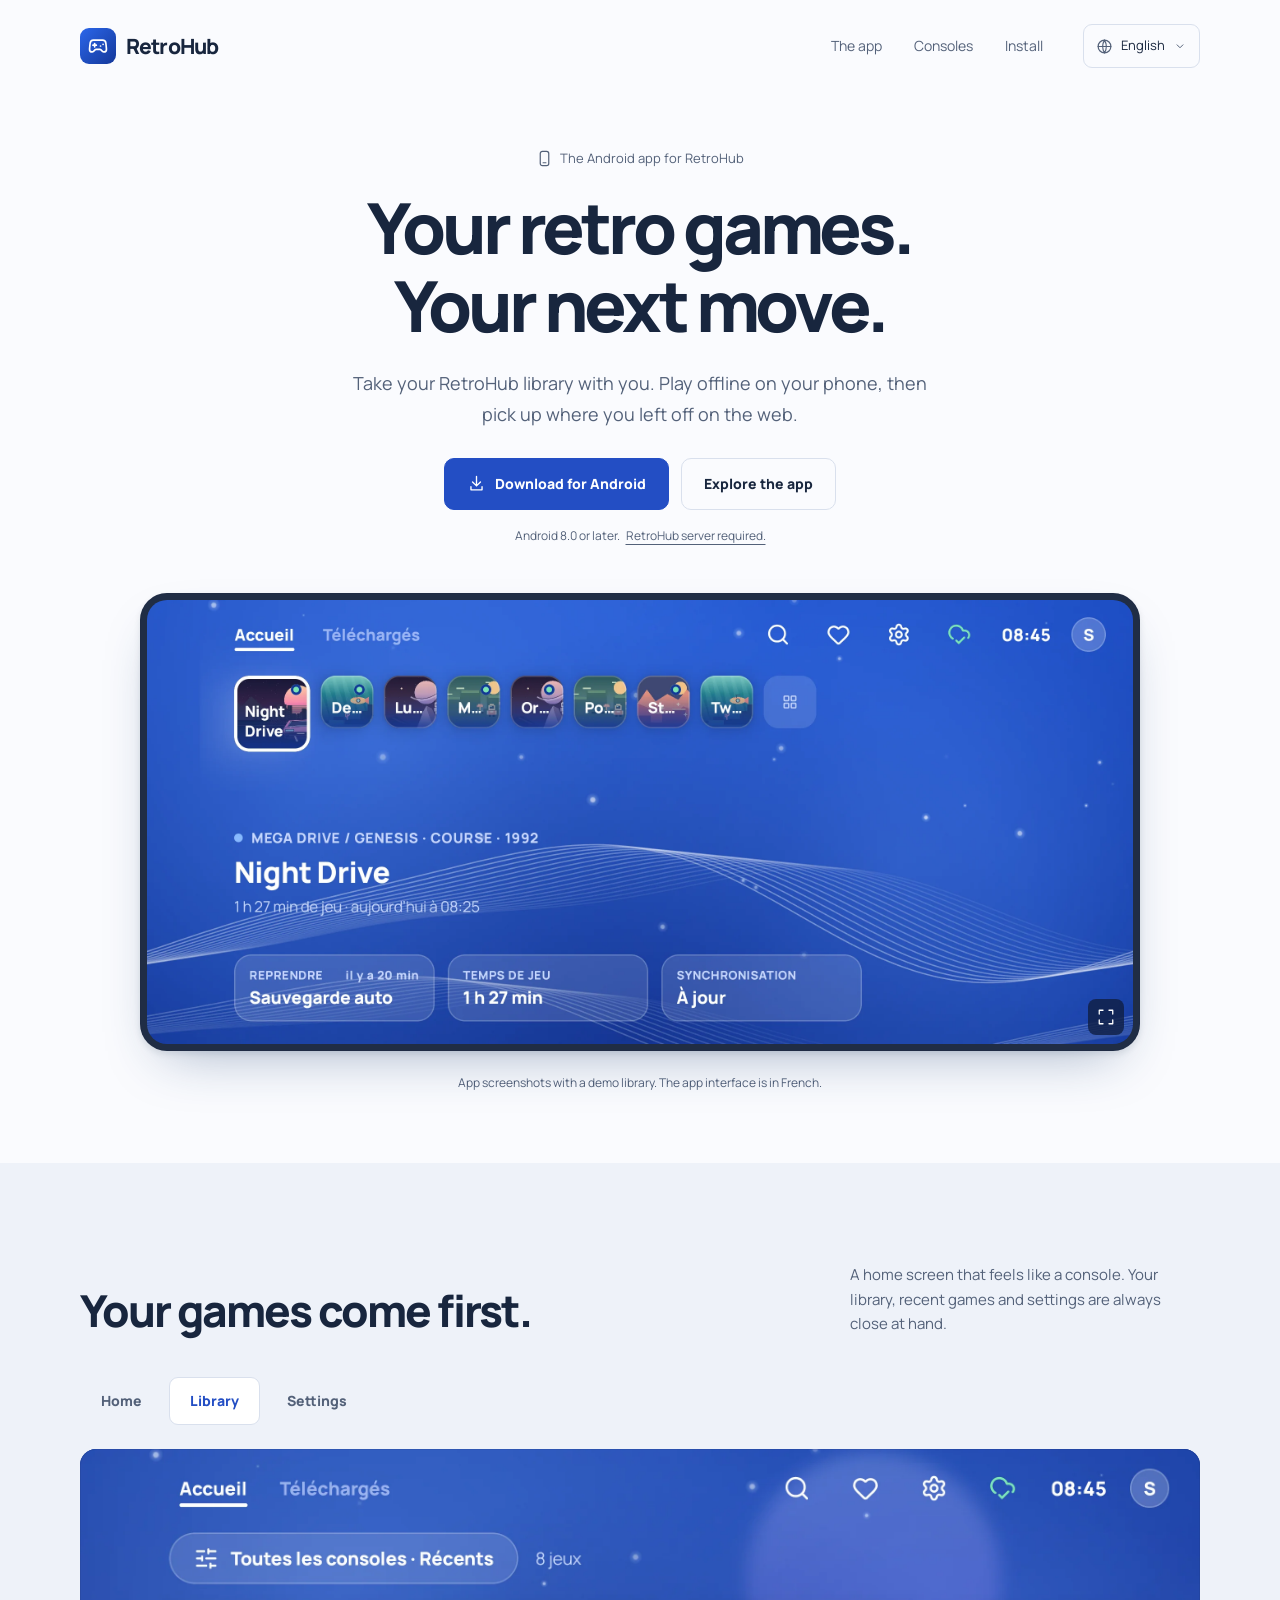
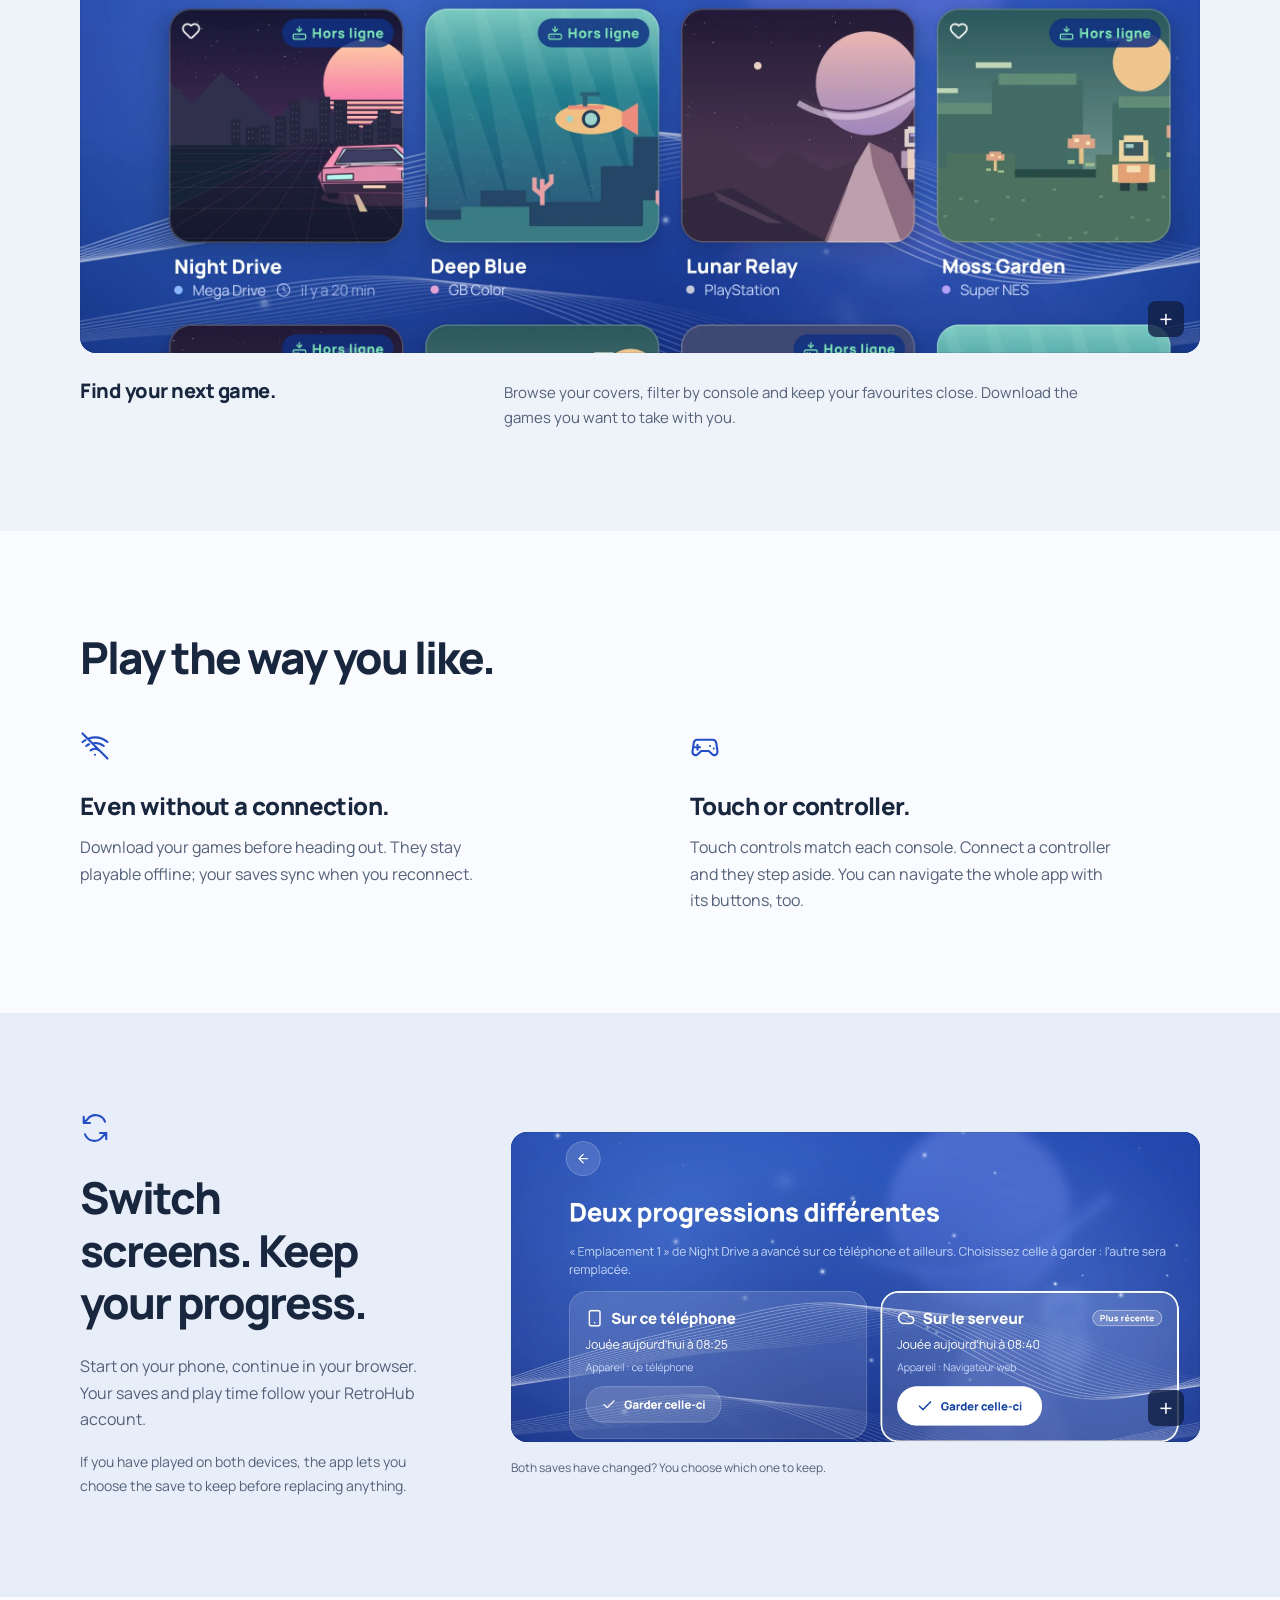
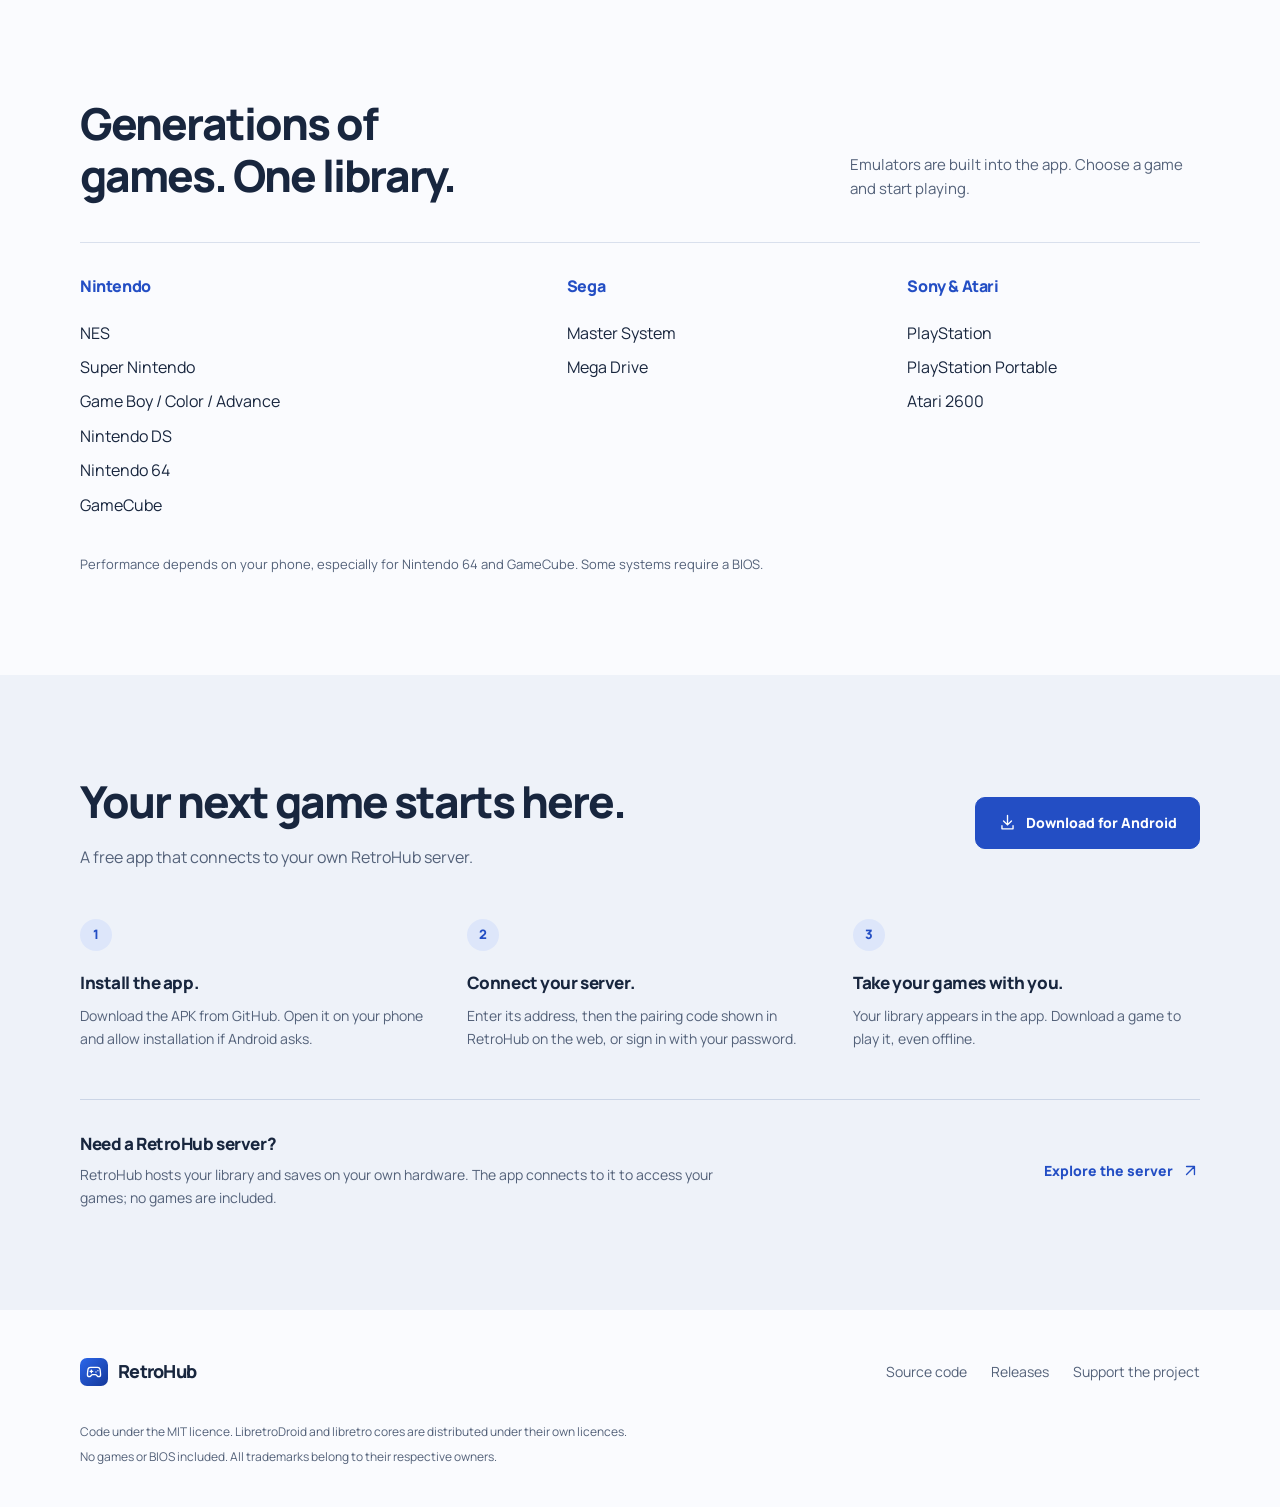
==== commit ed9b65bb: "Release 2026.47.2" ====
--- a/docs/index.html
+++ b/docs/index.html
@@ -129,7 +129,7 @@
       <div class="console-families">
         <div><h3>Nintendo</h3><ul><li>NES</li><li>Super Nintendo</li><li>Game Boy / Color / Advance</li><li>Nintendo DS</li><li>Nintendo 64</li><li>GameCube</li></ul></div>
         <div><h3>Sega</h3><ul><li>Master System</li><li>Mega Drive</li></ul></div>
-        <div><h3>Sony &amp; Atari</h3><ul><li>PlayStation</li><li>Atari 2600</li></ul></div>
+        <div><h3>Sony &amp; Atari</h3><ul><li>PlayStation</li><li>PlayStation Portable</li><li>Atari 2600</li></ul></div>
       </div>
       <p class="compatibility-note">Performance depends on your phone, especially for Nintendo 64 and GameCube. Some systems require a BIOS.</p>
     </section>
